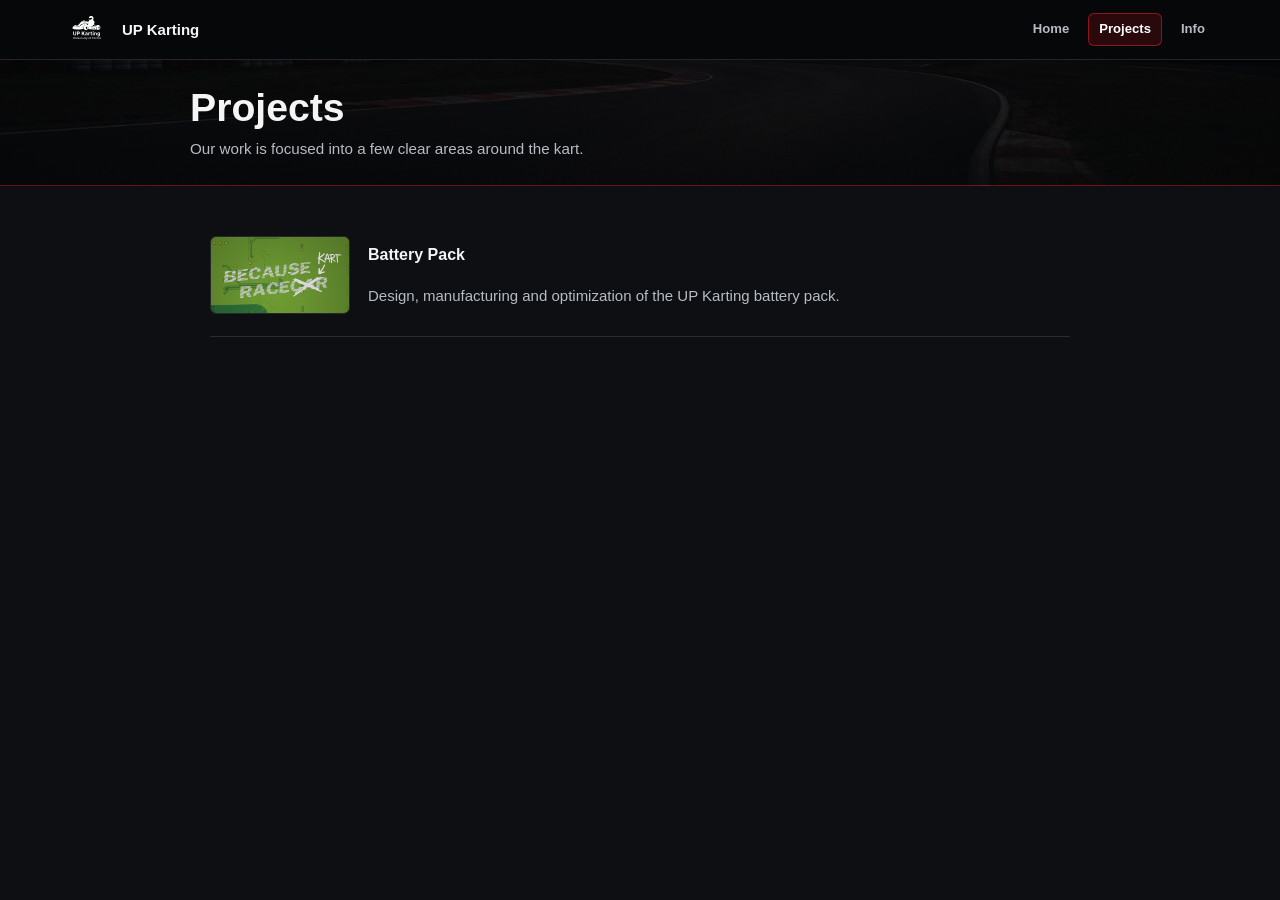
==== pages/projects.html @ 5e665d16 "Initial commit" ====
﻿<!doctype html>
<html lang="en">
  <head>
    <meta charset="utf-8">
    <meta name="viewport" content="width=device-width, initial-scale=1">
    <meta name="description" content="Projects by the UP Karting team.">
    <title>Projects | UP Karting</title>
    <link rel="icon" href="../favicon.ico" sizes="any">
    <link rel="icon" href="../favicon.svg" type="image/svg+xml">
    <link rel="stylesheet" href="../assets/css/styles.css">
  </head>
  <body>
    <header class="site-header">
      <a class="brand" href="../index.html" aria-label="UP Karting home">
        <img src="../assets/logos/up-karting-logo.svg" alt="" class="brand-mark sponsor-mono">
        <span>UP Karting</span>
      </a>
      <nav class="site-nav" aria-label="Main navigation">
        <a href="../index.html">Home</a>
        <a href="projects.html" aria-current="page">Projects</a>
        <a href="info.html">Info</a>
      </nav>
    </header>

    <main>
      <section class="page-hero">
        <div class="page-hero-inner">
          <div>
            <h1>Projects</h1>
            <p>
              Our work is focused into a few clear areas around the kart.
            </p>
          </div>
        </div>
      </section>

      <section class="section page-section">
        <div class="project-list">
          <a class="project-row" href="local-projects/bms_pcb/bms_pcb.html">
            <img class="project-thumb" src="assets/racekart_thumb.png" alt="">
            <span class="project-row-copy">
              <strong>Battery Pack</strong>
              <span> Design, manufacturing and optimization of the UP Karting battery pack.</span>
            </span>
          </a>
        </div>
      </section>
    </main>

  </body>
</html>
---- assets/css/styles.css ----
﻿:root {
  --carbon: #060708;
  --carbon-2: #0d0f12;
  --carbon-3: #15191e;
  --line: rgba(255, 255, 255, 0.12);
  --text: #f5f5f5;
  --muted: #b7bcc4;
  --red: #e21e2d;
  --red-dark: #8f111b;
  --silver: #d8dde4;
  --steel: #7d8792;
  --shadow: 0 22px 60px rgba(0, 0, 0, 0.42);
}

* {
  box-sizing: border-box;
}

html {
  scroll-behavior: smooth;
}

body {
  margin: 0;
  color: var(--text);
  background: var(--carbon-2);
  font-family: Helvetica, Arial, sans-serif;
  font-size: 15px;
  line-height: 1.55;
  letter-spacing: 0;
}

body.home-page {
  background: var(--carbon);
}

body:not(.home-page) main {
  display: flex;
  flex-direction: column;
  min-height: calc(100vh - 60px);
  background: var(--carbon-2);
}

body.home-page::before {
  content: none;
}

.home-page main {
  position: relative;
  isolation: isolate;
  overflow: hidden;
  background: var(--carbon);
}

.home-page main::before,
.home-page main::after {
  content: "";
  position: absolute;
  inset: 0;
  z-index: -2;
  pointer-events: none;
}

.home-page main::before {
  bottom: auto;
  height: 100vh;
  background: url("../images/racetrack-hero.jpg") center center / cover no-repeat;
  transform: scale(1.02);
  transform-origin: center;
  animation: hero-drift 18s ease-in-out infinite alternate;
}

.home-page main::after {
  z-index: -1;
  background: linear-gradient(
    180deg,
    rgba(6, 7, 8, 0.24) 0,
    rgba(6, 7, 8, 0.48) 36vh,
    rgba(6, 7, 8, 0.84) 66vh,
    rgba(6, 7, 8, 0.96) 100%
  );
}

img {
  display: block;
  max-width: 100%;
}

a {
  color: inherit;
}

h1,
h2,
h3,
p {
  overflow-wrap: anywhere;
}

h1,
h2,
h3 {
  margin: 0;
  line-height: 1.1;
}

h1 {
  font-size: 2.45rem;
}

h2 {
  font-size: 1.55rem;
}

h3 {
  font-size: 1rem;
}

.home-hero {
  position: relative;
  z-index: 2;
  display: grid;
  min-height: min(72vh, 720px);
  place-items: center;
  padding: 54px 5vw 42px;
  isolation: isolate;
  background: transparent;
}

.home-hero::after {
  content: "";
  position: absolute;
  right: 5vw;
  bottom: 0;
  left: 5vw;
  height: 1px;
  background: linear-gradient(
    90deg,
    transparent,
    rgba(226, 30, 45, 0.95),
    rgba(216, 221, 228, 0.72),
    transparent
  );
  transform: scaleX(0.72);
  animation: line-sweep 900ms ease-out 250ms both;
}

.home-hero-inner {
  display: grid;
  justify-items: center;
  gap: 14px;
  width: min(820px, 100%);
  text-align: center;
}

.home-hero-inner > * {
  animation: rise-in 700ms ease-out both;
}

.home-hero-inner > :nth-child(2) {
  animation-delay: 80ms;
}

.home-hero-inner > :nth-child(3) {
  animation-delay: 140ms;
}

.home-hero-inner > :nth-child(4) {
  animation-delay: 200ms;
}

.home-hero-inner > :nth-child(5) {
  animation-delay: 260ms;
}

.home-logo {
  width: min(390px, 76vw);
  max-height: 220px;
  object-fit: contain;
  filter: drop-shadow(0 22px 60px rgba(0, 0, 0, 0.42));
}

.hero-title {
  max-width: 760px;
  color: #ffffff;
  font-size: 3.65rem;
  text-transform: uppercase;
  text-shadow: 0 18px 46px rgba(0, 0, 0, 0.52);
}

.hero-copy {
  max-width: 660px;
  margin: 0;
  color: var(--silver);
  font-size: 1.04rem;
  font-weight: 700;
}

.hero-stats {
  display: flex;
  flex-wrap: wrap;
  justify-content: center;
  gap: 10px;
  width: min(760px, 100%);
  margin-top: 14px;
}

.hero-stats span {
  display: grid;
  min-width: 154px;
  padding: 10px 14px;
  border-left: 3px solid var(--red);
  color: var(--muted);
  background: linear-gradient(90deg, rgba(226, 30, 45, 0.16), rgba(6, 7, 8, 0.28));
  font-size: 0.72rem;
  font-weight: 900;
  text-align: left;
  text-transform: uppercase;
}

.hero-stats strong {
  color: #ffffff;
  font-size: 1.3rem;
  line-height: 1;
}

.contact-icon {
  display: block;
  flex: 0 0 auto;
  width: 18px;
  height: 18px;
  color: #ffffff;
  fill: none;
  stroke: currentColor;
  stroke-linecap: round;
  stroke-linejoin: round;
  stroke-width: 1.9;
}

.home-buttons,
.site-nav,
.hero-actions,
.page-actions {
  display: flex;
  flex-wrap: wrap;
  justify-content: center;
  gap: 12px;
}

.button {
  display: inline-flex;
  align-items: center;
  justify-content: center;
  min-width: 118px;
  min-height: 42px;
  padding: 9px 16px;
  border: 1px solid rgba(255, 255, 255, 0.34);
  border-radius: 6px;
  color: #ffffff;
  background: rgba(6, 7, 8, 0.62);
  font-weight: 800;
  font-size: 0.82rem;
  text-decoration: none;
  text-transform: uppercase;
  transition:
    transform 180ms ease,
    border-color 180ms ease,
    background 180ms ease,
    box-shadow 180ms ease;
}

.button:hover,
.button:focus-visible,
.button[aria-current="page"] {
  border-color: var(--red);
  background: var(--red);
  box-shadow: 0 12px 32px rgba(226, 30, 45, 0.24);
  outline: none;
}

.button:hover,
.button:focus-visible {
  transform: translateY(-2px);
}

.section {
  padding: 50px 5vw;
}

.description-section {
  background: var(--carbon);
  border-top: 1px solid rgba(226, 30, 45, 0.42);
}

.home-page .description-section {
  position: relative;
  z-index: 1;
  margin-top: -84px;
  padding-top: 112px;
  background: linear-gradient(
    180deg,
    rgba(6, 7, 8, 0) 0,
    rgba(6, 7, 8, 0.2) 24%,
    rgba(6, 7, 8, 0.62) 58%,
    rgba(6, 7, 8, 0.86) 100%
  );
  border-top: 0;
}

.home-page .sponsors-section {
  position: relative;
  z-index: 1;
  background: rgba(6, 7, 8, 0.92);
}

.intro-layout {
  display: grid;
  grid-template-columns: minmax(0, 1.35fr) minmax(260px, 0.65fr);
  gap: 34px;
  align-items: center;
  width: min(1040px, 100%);
  margin: 0 auto;
}

.intro-copy {
  text-align: left;
}

.intro-copy h2 {
  max-width: 720px;
  font-size: 2.35rem;
  text-transform: uppercase;
}

.intro-copy .lead {
  margin-left: 0;
}

.backed-by {
  display: grid;
  gap: 14px;
  align-items: center;
  justify-items: center;
  min-height: 172px;
  padding: 20px 24px;
  border-top: 1px solid rgba(216, 221, 228, 0.18);
  border-right: 1px solid rgba(216, 221, 228, 0.1);
  border-bottom: 1px solid rgba(216, 221, 228, 0.18);
  border-left: 4px solid var(--red);
  background: linear-gradient(90deg, rgba(226, 30, 45, 0.12), rgba(216, 221, 228, 0.04));
}

.backed-by span {
  color: var(--steel);
  font-size: 0.7rem;
  font-weight: 900;
  text-transform: uppercase;
}

.backed-by img {
  width: min(300px, 100%);
  max-height: 106px;
  object-fit: contain;
}

.narrow {
  width: min(680px, 100%);
  margin: 0 auto;
  text-align: center;
}

.eyebrow {
  margin: 0 0 8px;
  color: var(--red);
  font-size: 0.68rem;
  font-weight: 900;
  text-transform: uppercase;
}

.lead {
  margin: 16px auto 0;
  max-width: 640px;
  color: var(--muted);
  font-size: 1rem;
}

.sponsors-section,
.page-section:nth-of-type(even) {
  background: var(--carbon-2);
}

.section-heading {
  width: min(900px, 100%);
  margin: 0 auto 24px;
  text-align: center;
}

.sponsors-section .section-heading h2 {
  font-size: 3.2rem;
}

.sponsor-grid {
  display: flex;
  flex-wrap: wrap;
  align-items: center;
  justify-content: center;
  gap: clamp(18px, 2.2vw, 34px) clamp(24px, 3.2vw, 54px);
  width: min(1180px, 100%);
  margin: 0 auto;
}

.sponsor-logo {
  --sponsor-basis: clamp(124px, 14vw, 190px);
  --sponsor-img-width: clamp(118px, 13vw, 180px);
  --sponsor-img-height: clamp(44px, 4.2vw, 64px);

  display: flex;
  align-items: center;
  justify-content: center;
  flex: 0 1 var(--sponsor-basis);
  min-height: calc(var(--sponsor-img-height) + clamp(8px, 1vw, 18px));
  padding: clamp(5px, 0.8vw, 10px);
  transition:
    transform 180ms ease,
    opacity 180ms ease;
}

.sponsor-logo img {
  width: 100%;
  height: var(--sponsor-img-height);
  max-width: var(--sponsor-img-width);
  object-fit: contain;
  transition: filter 180ms ease;
}

.sponsor-logo:hover,
.sponsor-logo:focus-within {
  transform: translateY(-3px);
  opacity: 1;
}

.sponsor-logo.sponsor-mono:hover img,
.sponsor-logo.sponsor-mono:focus-within img {
  filter:
    brightness(0) invert(1)
    drop-shadow(0 9px 18px rgba(226, 30, 45, 0.42));
}

.sponsor-mono img,
img.sponsor-mono {
  filter: brightness(0) invert(1);
}

.home-logo.sponsor-mono {
  filter: brightness(0) invert(1) drop-shadow(0 22px 60px rgba(0, 0, 0, 0.42));
}

.sponsor-large {
  --sponsor-basis: clamp(240px, 29vw, 420px);
  --sponsor-img-width: clamp(260px, 28vw, 420px);
  --sponsor-img-height: clamp(96px, 10vw, 140px);
}

.sponsor-medium {
  --sponsor-basis: clamp(164px, 18vw, 250px);
  --sponsor-img-width: clamp(170px, 17vw, 250px);
  --sponsor-img-height: clamp(62px, 6vw, 88px);
}

.contact-footer {
  padding: 24px 5vw 30px;
  border-top: 1px solid rgba(226, 30, 45, 0.38);
  background: var(--carbon);
}

.contact-footer-inner {
  display: flex;
  flex-wrap: wrap;
  justify-content: center;
  gap: 12px;
  width: min(780px, 100%);
  margin: 0 auto;
}

.contact-link {
  display: grid;
  grid-template-columns: 18px minmax(0, 1fr);
  align-items: center;
  gap: 11px;
  flex: 1 1 270px;
  max-width: 370px;
  min-height: 58px;
  padding: 12px 14px;
  border-top: 1px solid rgba(216, 221, 228, 0.16);
  border-right: 1px solid rgba(216, 221, 228, 0.1);
  border-bottom: 1px solid rgba(216, 221, 228, 0.16);
  border-left: 4px solid var(--red);
  color: rgba(255, 255, 255, 0.92);
  background: linear-gradient(90deg, rgba(226, 30, 45, 0.14), rgba(216, 221, 228, 0.04));
  font-size: 0.82rem;
  font-weight: 800;
  text-decoration: none;
  transition:
    background 180ms ease,
    border-color 180ms ease,
    box-shadow 180ms ease,
    transform 180ms ease;
}

.contact-link:hover,
.contact-link:focus-visible {
  background: linear-gradient(90deg, rgba(226, 30, 45, 0.22), rgba(216, 221, 228, 0.07));
  border-color: rgba(226, 30, 45, 0.58);
  box-shadow: 0 14px 34px rgba(226, 30, 45, 0.16);
  outline: none;
  transform: translateY(-2px);
}

.contact-link-copy {
  display: grid;
  gap: 2px;
  min-width: 0;
}

.contact-link-copy span {
  color: var(--steel);
  font-size: 0.68rem;
  font-weight: 900;
  text-transform: uppercase;
}

.contact-link-copy strong {
  color: #ffffff;
  font-size: 0.9rem;
  overflow-wrap: anywhere;
}

.site-header {
  position: sticky;
  top: 0;
  z-index: 10;
  display: flex;
  align-items: center;
  justify-content: space-between;
  gap: 24px;
  min-height: 60px;
  padding: 8px 5vw;
  background: rgba(6, 7, 8, 0.94);
  border-bottom: 1px solid var(--line);
}

.brand {
  display: inline-flex;
  align-items: center;
  gap: 12px;
  min-width: 0;
  font-weight: 900;
  text-decoration: none;
}

.brand-mark {
  width: 46px;
  height: 32px;
  object-fit: contain;
}

.brand span {
  white-space: nowrap;
}

.site-nav {
  justify-content: flex-end;
  gap: 8px;
}

.site-nav a {
  min-height: 32px;
  padding: 5px 10px;
  border: 1px solid transparent;
  border-radius: 6px;
  color: var(--muted);
  font-size: 0.82rem;
  font-weight: 800;
  text-decoration: none;
}

.site-nav a:hover,
.site-nav a:focus-visible,
.site-nav a[aria-current="page"] {
  color: #ffffff;
  border-color: rgba(226, 30, 45, 0.55);
  background: rgba(226, 30, 45, 0.16);
  outline: none;
}

.page-hero {
  padding: 26px 5vw 24px;
  background:
    linear-gradient(rgba(6, 7, 8, 0.78), rgba(6, 7, 8, 0.92)),
    url("../images/racetrack-hero.jpg") center / cover no-repeat;
  border-bottom: 1px solid rgba(226, 30, 45, 0.42);
}

.page-hero-inner {
  width: min(900px, 100%);
  margin: 0 auto;
}

.page-hero p {
  max-width: 600px;
  margin: 8px 0 0;
  color: var(--muted);
  font-size: 0.95rem;
}

.feature-grid {
  display: grid;
  grid-template-columns: repeat(3, minmax(0, 1fr));
  gap: 18px;
  width: min(900px, 100%);
  margin: 0 auto;
}

.feature {
  min-height: 160px;
  padding: 18px;
  border-top: 4px solid var(--red);
}

.feature-number {
  display: block;
  margin-bottom: 28px;
  color: var(--red);
  font-size: 0.82rem;
  font-weight: 900;
}

.feature p,
.text-item p,
.project-row-copy span {
  margin: 12px 0 0;
  color: var(--muted);
}

.project-list,
.text-list {
  display: grid;
  gap: 24px;
  width: min(860px, 100%);
  margin: 0 auto;
}

.project-row {
  display: grid;
  grid-template-columns: 140px minmax(0, 1fr);
  gap: 18px;
  align-items: center;
  padding: 0 0 22px;
  border-bottom: 1px solid var(--line);
  text-decoration: none;
}

.project-thumb {
  width: 140px;
  aspect-ratio: 16 / 9;
  border: 1px solid var(--line);
  border-radius: 6px;
  object-fit: cover;
  opacity: 0.84;
}

.project-row:nth-child(2) .project-thumb {
  object-position: 35% center;
}

.project-row:nth-child(3) .project-thumb {
  object-position: 78% center;
}

.project-row-copy {
  display: grid;
  gap: 4px;
}

.project-row-copy strong {
  font-size: 1rem;
}

.project-row:hover,
.project-row:focus-visible {
  color: #ffffff;
  outline: none;
}

.project-row:hover .project-thumb,
.project-row:focus-visible .project-thumb {
  border-color: rgba(226, 30, 45, 0.72);
  opacity: 1;
}

.text-item {
  display: grid;
  gap: 10px;
  padding-bottom: 18px;
  border-bottom: 1px solid var(--line);
}

.empty-section {
  min-height: 34vh;
}

.page-section:last-child {
  flex: 1;
}

.plain-text {
  width: min(760px, 100%);
  margin: 0 auto;
}

.plain-text p {
  margin: 18px 0 0;
  color: var(--muted);
}

.plain-text a {
  color: var(--red);
  font-weight: 800;
  text-decoration: underline;
  text-decoration-thickness: 2px;
  text-underline-offset: 3px;
}

.plain-text + .project-media {
  margin-top: 32px;
}

.plain-text .asset-figure {
  margin-top: 22px;
}

.plain-text .asset-grid {
  margin-top: 22px;
}

.plain-text .pcb-viewer {
  margin-top: 22px;
}

.project-media {
  width: min(760px, 100%);
  margin: 0 auto;
}

.project-media-wide {
  width: min(1040px, 100%);
}

.asset-grid {
  display: grid;
  grid-template-columns: repeat(2, minmax(0, 1fr));
  gap: 18px;
}

.asset-figure {
  margin: 0;
}

.asset-figure img {
  width: 100%;
  aspect-ratio: 1920 / 1030;
  border: 1px solid var(--line);
  border-radius: 6px;
  background: var(--carbon);
  object-fit: contain;
}

.interface-figure {
  width: min(300px, 100%);
  margin-right: auto;
  margin-left: auto;
}

.interface-figure img {
  aspect-ratio: 1080 / 1837;
}

.asset-figure figcaption {
  margin-top: 8px;
  color: var(--muted);
  font-size: 0.82rem;
  font-weight: 800;
}

.assembly-figure {
  margin: 0;
}

.assembly-stack {
  display: grid;
  gap: 28px;
}

.assembly-viewer {
  display: block;
  width: 100%;
  height: min(62vh, 620px);
  min-height: 400px;
  border: 1px solid var(--line);
  border-radius: 6px;
  background: transparent;
  --poster-color: transparent;
}

.model-fallback-image {
  width: 100%;
  height: 100%;
  object-fit: contain;
  background: transparent;
}

.assembly-figure figcaption {
  margin-top: 8px;
  color: var(--muted);
  font-size: 0.82rem;
  font-weight: 800;
}

.pcb-viewer-grid {
  display: grid;
  grid-template-columns: repeat(2, minmax(0, 1fr));
  gap: 18px;
}

.pcb-viewer {
  overflow: hidden;
  border: 1px solid var(--line);
  border-radius: 6px;
  background: var(--carbon);
}

.pcb-viewer iframe {
  display: block;
  width: 100%;
  height: clamp(320px, 56.25vw, 520px);
  border: 0;
}

.info-contact {
  display: flex;
  flex-wrap: wrap;
  gap: 12px;
  margin-top: 28px;
}

.info-contact .contact-link {
  max-width: none;
}

@keyframes hero-drift {
  from {
    transform: scale(1.02) translate3d(0, 0, 0);
  }

  to {
    transform: scale(1.06) translate3d(0, -10px, 0);
  }
}

@keyframes line-sweep {
  from {
    opacity: 0;
    transform: scaleX(0);
  }

  to {
    opacity: 1;
    transform: scaleX(0.72);
  }
}

@keyframes rise-in {
  from {
    opacity: 0;
    transform: translateY(14px);
  }

  to {
    opacity: 1;
    transform: translateY(0);
  }
}

@media (prefers-reduced-motion: reduce) {
  *,
  *::before,
  *::after {
    scroll-behavior: auto !important;
    animation-duration: 0.01ms !important;
    animation-iteration-count: 1 !important;
    transition-duration: 0.01ms !important;
  }

  .home-page main::before {
    transform: none;
  }
}

@media (max-width: 900px) {
  .home-hero {
    min-height: min(68vh, 660px);
  }

  .hero-title {
    font-size: 2.85rem;
  }

  .sponsors-section .section-heading h2 {
    font-size: 2.6rem;
  }

  .intro-layout {
    grid-template-columns: 1fr;
  }

  .backed-by {
    justify-self: center;
    width: min(440px, 100%);
  }

  .feature-grid {
    grid-template-columns: 1fr;
  }

  .asset-grid {
    grid-template-columns: 1fr;
  }

  .pcb-viewer-grid {
    grid-template-columns: 1fr;
  }

  .sponsor-grid {
    gap: 22px 32px;
  }

}

@media (max-width: 640px) {
  h1 {
    font-size: 1.9rem;
  }

  h2 {
    font-size: 1.25rem;
  }

  .home-hero {
    min-height: auto;
    padding: 34px 5vw 28px;
  }

  .home-page main::after {
    background: linear-gradient(
      180deg,
      rgba(6, 7, 8, 0.14) 0,
      rgba(6, 7, 8, 0.34) 36vh,
      rgba(6, 7, 8, 0.82) 66vh,
      rgba(6, 7, 8, 0.96) 100%
    );
  }

  .home-logo {
    width: min(250px, 78vw);
    max-height: 150px;
  }

  .hero-title {
    font-size: 2.05rem;
  }

  .sponsors-section .section-heading h2 {
    font-size: 2rem;
  }

  .hero-copy {
    font-size: 0.94rem;
  }

  .hero-stats {
    display: grid;
    grid-template-columns: 1fr;
    width: min(320px, 100%);
  }

  .hero-stats span {
    min-width: 0;
  }

  .button {
    width: 100%;
  }

  .home-buttons {
    width: min(300px, 100%);
  }

  .section,
  .page-hero {
    padding: 38px 5vw;
  }

  .home-page .description-section {
    margin-top: -64px;
    padding-top: 64px;
  }

  .intro-copy {
    text-align: center;
  }

  .intro-copy h2 {
    font-size: 1.65rem;
  }

  .intro-copy .lead {
    margin-right: auto;
    margin-left: auto;
  }

  .backed-by {
    min-height: 140px;
  }

  .page-hero {
    padding: 28px 5vw;
  }

  .site-header {
    position: static;
    align-items: flex-start;
    flex-direction: column;
    gap: 10px;
  }

  .site-nav {
    justify-content: flex-start;
  }

  .sponsor-grid {
    gap: 18px 24px;
  }

  .contact-footer-inner {
    width: min(320px, 100%);
  }

  .contact-link {
    max-width: none;
  }

  .project-row {
    grid-template-columns: 96px minmax(0, 1fr);
    gap: 12px;
  }

  .project-thumb {
    width: 96px;
  }

  .assembly-viewer {
    height: 340px;
    min-height: 300px;
  }

  .pcb-viewer iframe {
    height: min(72vw, 420px);
  }
}

@media (max-width: 360px) {
  .hero-title {
    font-size: 1.78rem;
  }

  .sponsor-grid {
    gap: 16px 18px;
  }
}
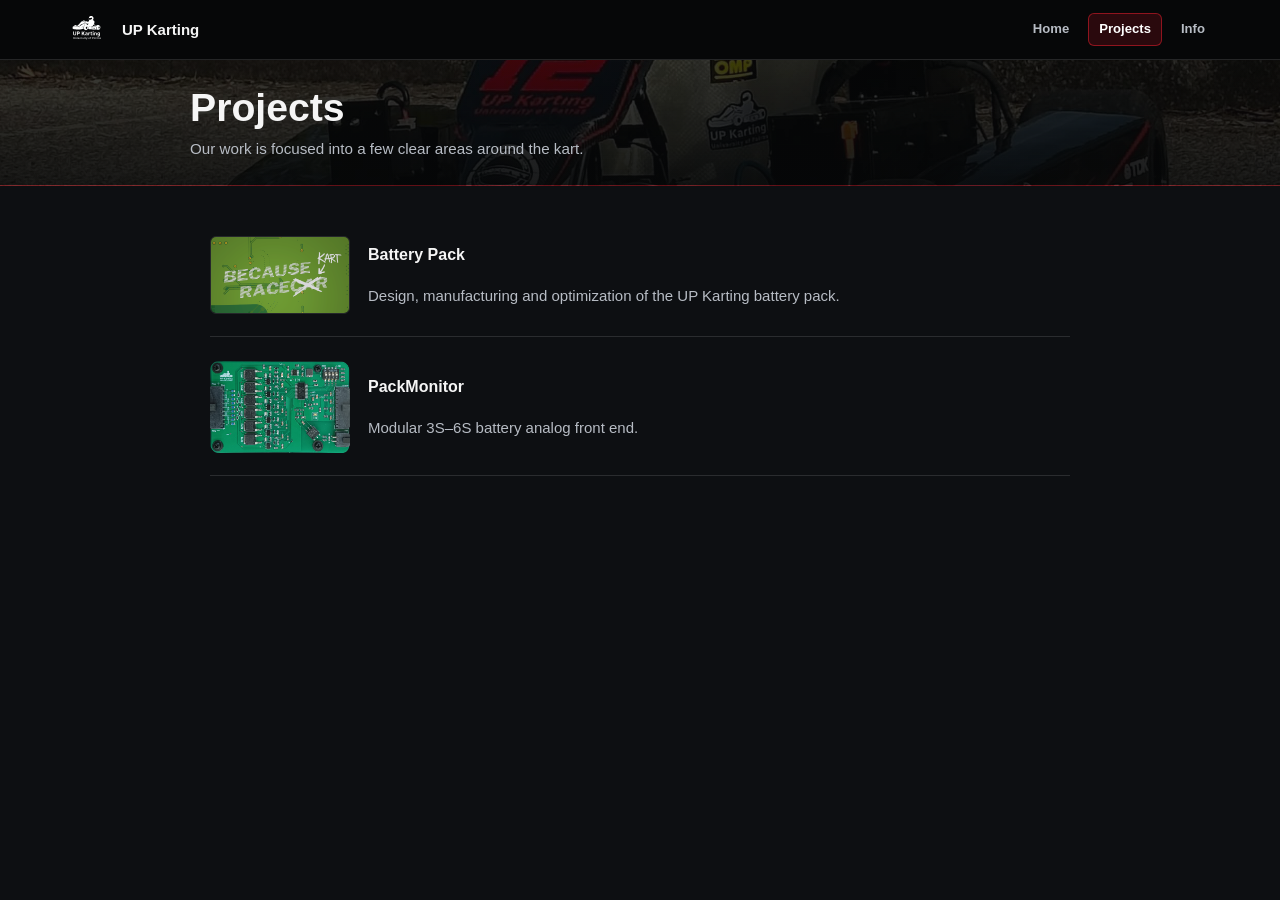
==== commit 875fdc58: "t" ====
--- a/pages/projects.html
+++ b/pages/projects.html
@@ -43,6 +43,13 @@
               <span> Design, manufacturing and optimization of the UP Karting battery pack.</span>
             </span>
           </a>
+          <a class="project-row" href="https://github.com/nobytesgiven/PackMonitor" target="_blank" rel="noopener noreferrer">
+            <img class="project-thumb project-thumb--bare" src="assets/packmonitor.png" alt="">
+            <span class="project-row-copy">
+              <strong>PackMonitor</strong>
+              <span>Modular 3S–6S battery analog front end.</span>
+            </span>
+          </a>
         </div>
       </section>
     </main>
--- a/assets/css/styles.css
+++ b/assets/css/styles.css
@@ -669,6 +669,13 @@
   opacity: 0.84;
 }
 
+.project-thumb--bare {
+  aspect-ratio: auto;
+  border: 0;
+  object-fit: contain;
+  opacity: 1;
+}
+
 .project-row:nth-child(2) .project-thumb {
   object-position: 35% center;
 }
